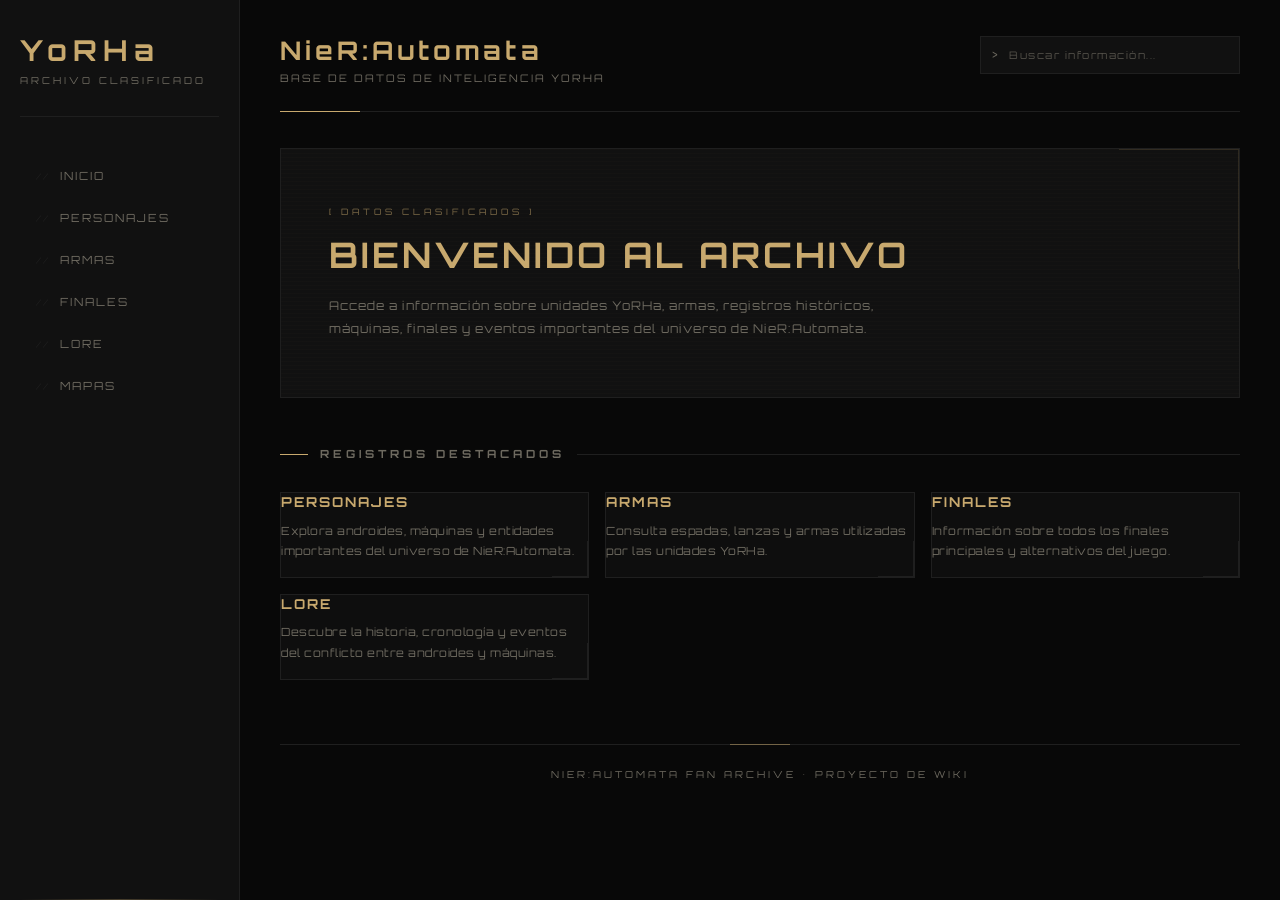
==== index.html @ d1365a09 "Version_1 - Navegacion entre paginas funcional" ====
<!DOCTYPE html>
<html lang="es">

<head>

    <!-- ===================================================== -->
    <!-- CONFIGURACIÓN -->
    <!-- ===================================================== -->
    <meta charset="UTF-8">
    <meta name="viewport" content="width=device-width, initial-scale=1.0">

    <!-- ===================================================== -->
    <!-- TÍTULO -->
    <!-- ===================================================== -->
    <title>NieR:Automata Archive</title>

    <!-- ===================================================== -->
    <!-- FUENTES -->
    <!-- ===================================================== -->
    <link rel="preconnect" href="https://fonts.googleapis.com">
    <link rel="preconnect" href="https://fonts.gstatic.com" crossorigin>

    <!-- Fuente principal -->
    <link href="https://fonts.googleapis.com/css2?family=Orbitron:wght@400;500;700&display=swap" rel="stylesheet">

    <!-- ===================================================== -->
    <!-- CSS -->
    <!-- ===================================================== -->
    <link rel="stylesheet" href="css/style.css">

</head>

<body>

    <!-- ===================================================== -->
    <!-- CONTENEDOR PRINCIPAL -->
    <!-- ===================================================== -->
    <div class="container">

        <!-- ================================================= -->
        <!-- SIDEBAR -->
        <!-- ================================================= -->
        <aside class="sidebar">

            <!-- LOGO -->
            <div class="logo">

                <h1>YoRHa</h1>

                <p>
                    Archivo Clasificado
                </p>

            </div>

            <!-- ============================================= -->
            <!-- MENÚ -->
            <!-- ============================================= -->
            <nav class="nav-menu">

                <ul>

                    <li>
                        <a href="index.html">
                            Inicio
                        </a>
                    </li>

                    <li>
                        <a href="pages/characters.html">
                            Personajes
                        </a>
                    </li>

                    <li>
                        <a href="pages/weapons.html">
                            Armas
                        </a>
                    </li>

                    <li>
                        <a href="pages/endings.html">
                            Finales
                        </a>
                    </li>

                    <li>
                        <a href="pages/lore.html">
                            Lore
                        </a>
                    </li>

                    <li>
                        <a href="pages/maps.html">
                            Mapas
                        </a>
                    </li>

                </ul>

            </nav>

        </aside>

        <!-- ================================================= -->
        <!-- CONTENIDO PRINCIPAL -->
        <!-- ================================================= -->
        <main class="main-content">

            <!-- ============================================= -->
            <!-- HEADER -->
            <!-- ============================================= -->
            <header class="main-header">

                <div class="header-title">

                    <h2>
                        NieR:Automata
                    </h2>

                    <p>
                        Base de datos de inteligencia YoRHa
                    </p>

                </div>

                <!-- BARRA DE BÚSQUEDA -->
                <div class="search-box">

                    <input type="text" placeholder="Buscar información...">

                </div>

            </header>

            <!-- ============================================= -->
            <!-- HERO -->
            <!-- ============================================= -->
            <section class="hero-section">

                <div class="hero-overlay">

                    <h2>
                        Bienvenido al Archivo
                    </h2>

                    <p>
                        Accede a información sobre unidades YoRHa,
                        armas, registros históricos, máquinas,
                        finales y eventos importantes del universo
                        de NieR:Automata.
                    </p>

                </div>

            </section>

            <!-- ============================================= -->
            <!-- SECCIÓN DESTACADA -->
            <!-- ============================================= -->
            <section class="featured-section">

                <h3>
                    Registros Destacados
                </h3>

                <!-- GRID -->
                <div class="card-grid">

                    <!-- CARD -->
                    <article class="info-card">

                        <h4>
                            Personajes
                        </h4>

                        <p>
                            Explora androides, máquinas y entidades
                            importantes del universo de NieR:Automata.
                        </p>

                    </article>

                    <!-- CARD -->
                    <article class="info-card">

                        <h4>
                            Armas
                        </h4>

                        <p>
                            Consulta espadas, lanzas y armas utilizadas
                            por las unidades YoRHa.
                        </p>

                    </article>

                    <!-- CARD -->
                    <article class="info-card">

                        <h4>
                            Finales
                        </h4>

                        <p>
                            Información sobre todos los finales
                            principales y alternativos del juego.
                        </p>

                    </article>

                    <!-- CARD -->
                    <article class="info-card">

                        <h4>
                            Lore
                        </h4>

                        <p>
                            Descubre la historia, cronología y eventos
                            del conflicto entre androides y máquinas.
                        </p>

                    </article>

                </div>

            </section>

            <!-- ============================================= -->
            <!-- FOOTER -->
            <!-- ============================================= -->
            <footer class="footer">

                <p>
                    NieR:Automata Fan Archive • Proyecto de Wiki
                </p>

            </footer>

        </main>

    </div>

    <!-- ===================================================== -->
    <!-- JAVASCRIPT -->
    <!-- ===================================================== -->
    <script src="js/main.js"></script>

</body>

</html>
---- css/style.css ----
/* ========================================================= */
/* RESET GENERAL */
/* ========================================================= */
*,
*::before,
*::after {
    margin: 0;
    padding: 0;
    box-sizing: border-box;
}

/* ========================================================= */
/* VARIABLES GLOBALES */
/* ========================================================= */
:root {
    --bg-color: #080808;
    --panel-color: #111111;
    --card-color: #0e0e0e;
    --text-color: #c8c2b0;
    --secondary-text: #6e6a60;
    --accent-color: #c8a96e;
    --accent-dim: rgba(200, 169, 110, 0.08);
    --accent-mid: rgba(200, 169, 110, 0.18);
    --border-color: #1f1f1f;
    --border-accent: rgba(200, 169, 110, 0.4);
    --shadow: 0 4px 24px rgba(0, 0, 0, 0.6);
    --shadow-accent: 0 0 20px rgba(200, 169, 110, 0.08);
    --font-main: 'Orbitron', sans-serif;
}

/* ========================================================= */
/* SCROLLBAR */
/* ========================================================= */
::-webkit-scrollbar {
    width: 4px;
}

::-webkit-scrollbar-track {
    background: var(--bg-color);
}

::-webkit-scrollbar-thumb {
    background: var(--border-color);
}

::-webkit-scrollbar-thumb:hover {
    background: var(--accent-color);
}

/* ========================================================= */
/* BODY */
/* ========================================================= */
body {
    font-family: var(--font-main);
    background-color: var(--bg-color);
    color: var(--text-color);
    min-height: 100vh;
    overflow-x: hidden;
    font-size: 14px;
    line-height: 1.6;
}

/* ========================================================= */
/* CONTENEDOR */
/* ========================================================= */
.container {
    display: flex;
    min-height: 100vh;
}

/* ========================================================= */
/* SIDEBAR */
/* ========================================================= */
.sidebar {
    width: 240px;
    background-color: var(--panel-color);
    border-right: 1px solid var(--border-color);
    padding: 36px 20px;
    display: flex;
    flex-direction: column;
    gap: 40px;
    position: fixed;
    left: 0;
    top: 0;
    height: 100vh;
    overflow-y: auto;
    z-index: 100;
}

.sidebar::after {
    content: '';
    position: absolute;
    bottom: 0;
    left: 20px;
    right: 20px;
    height: 1px;
    background: linear-gradient(to right, transparent, var(--accent-color), transparent);
    opacity: 0.3;
}

/* ========================================================= */
/* LOGO */
/* ========================================================= */
.logo {
    padding-bottom: 28px;
    border-bottom: 1px solid var(--border-color);
}

.logo h1 {
    font-size: 1.8rem;
    font-weight: 700;
    color: var(--accent-color);
    letter-spacing: 6px;

    line-height: 1;
    margin-bottom: 8px;
}

.logo p {
    color: var(--secondary-text);
    font-size: 0.6rem;
    letter-spacing: 3px;
    text-transform: uppercase;
}

/* ========================================================= */
/* MENÚ */
/* ========================================================= */
.nav-menu ul {
    list-style: none;
    display: flex;
    flex-direction: column;
    gap: 2px;
}

.nav-menu a {
    display: flex;
    align-items: center;
    gap: 10px;
    text-decoration: none;
    color: var(--secondary-text);
    padding: 11px 14px;
    font-size: 0.7rem;
    letter-spacing: 2px;
    text-transform: uppercase;
    border-left: 2px solid transparent;
    transition: all 0.25s ease;
}

.nav-menu a::before {
    content: '//';
    font-size: 0.6rem;
    color: var(--border-color);
    transition: color 0.25s ease;
    flex-shrink: 0;
}

.nav-menu a:hover,
.nav-menu a.active {
    color: var(--accent-color);
    border-left-color: var(--accent-color);
    background-color: var(--accent-dim);
    padding-left: 18px;
}

.nav-menu a:hover::before,
.nav-menu a.active::before {
    color: var(--accent-color);
}

/* ========================================================= */
/* CONTENIDO PRINCIPAL */
/* ========================================================= */
.main-content {
    margin-left: 240px;
    width: calc(100% - 240px);
    padding: 36px 40px;
}



/* ========================================================= */
/* HEADER */
/* ========================================================= */
.main-header {
    display: flex;
    justify-content: space-between;
    align-items: flex-start;
    margin-bottom: 36px;
    gap: 20px;
    flex-wrap: wrap;
    padding-bottom: 24px;
    border-bottom: 1px solid var(--border-color);
    position: relative;
}

.main-header::after {
    content: '';
    position: absolute;
    bottom: -1px;
    left: 0;
    width: 80px;
    height: 1px;
    background: var(--accent-color);
}

.header-title h2 {
    font-size: 1.6rem;
    font-weight: 700;
    color: var(--accent-color);
    letter-spacing: 4px;

    line-height: 1.1;
}

.header-title p {
    color: var(--secondary-text);
    font-size: 0.65rem;
    letter-spacing: 2px;
    margin-top: 6px;
    text-transform: uppercase;
}

/* ========================================================= */
/* BARRA DE BÚSQUEDA */
/* ========================================================= */
.search-box {
    position: relative;
}

.search-box::before {
    content: '>';
    position: absolute;
    left: 12px;
    top: 50%;
    transform: translateY(-50%);
    color: var(--secondary-text);
    font-size: 0.7rem;
    pointer-events: none;
    transition: color 0.25s;
}

.search-box:focus-within::before {
    color: var(--accent-color);
}

.search-box input {
    background-color: var(--panel-color);
    border: 1px solid var(--border-color);
    padding: 11px 14px 11px 28px;
    color: var(--text-color);
    width: 260px;
    outline: none;
    font-family: var(--font-main);
    font-size: 0.65rem;
    letter-spacing: 1.5px;
    transition: border-color 0.25s ease, box-shadow 0.25s ease;
}

.search-box input::placeholder {
    color: var(--secondary-text);
    opacity: 0.7;
}

.search-box input:focus {
    border-color: var(--accent-color);
    box-shadow: var(--shadow-accent);
}

/* ========================================================= */
/* HERO SECTION */
/* ========================================================= */
.hero-section {
    background-color: var(--panel-color);
    border: 1px solid var(--border-color);
    padding: 56px 48px;
    margin-bottom: 48px;
    position: relative;
    overflow: hidden;
}

/* LÍNEAS DE ESCANEO */
.hero-section::before {
    content: '';
    position: absolute;
    inset: 0;
    background: repeating-linear-gradient(0deg,
            transparent,
            transparent 3px,
            rgba(200, 169, 110, 0.015) 3px,
            rgba(200, 169, 110, 0.015) 4px);
    pointer-events: none;
}

/* ESQUINA DECORATIVA */
.hero-section::after {
    content: '';
    position: absolute;
    top: 0;
    right: 0;
    width: 120px;
    height: 120px;
    border-top: 1px solid var(--border-accent);
    border-right: 1px solid var(--border-accent);
    opacity: 0.4;
    pointer-events: none;
}

.hero-overlay {
    max-width: 680px;
    position: relative;
    z-index: 1;
}

.hero-overlay::before {
    content: '[ DATOS CLASIFICADOS ]';
    display: block;
    font-size: 0.55rem;
    letter-spacing: 4px;
    color: var(--accent-color);
    opacity: 0.6;
    margin-bottom: 16px;
}

.hero-overlay h2 {
    font-size: 2.2rem;
    font-weight: 700;
    color: var(--accent-color);
    letter-spacing: 3px;
    text-transform: uppercase;
    margin-bottom: 20px;
    line-height: 1.15;
}

.hero-overlay p {
    line-height: 1.9;
    color: var(--secondary-text);
    font-size: 0.75rem;
    letter-spacing: 1px;
    max-width: 560px;
}

/* ========================================================= */
/* SECCIÓN DESTACADA */
/* ========================================================= */
.featured-section {
    margin-bottom: 20px;
}

.featured-section h3 {
    margin-bottom: 28px;
    font-size: 0.7rem;
    letter-spacing: 4px;
    text-transform: uppercase;
    color: var(--secondary-text);
    display: flex;
    align-items: center;
    gap: 12px;
}

.featured-section h3::before {
    content: '';
    display: inline-block;
    width: 28px;
    height: 1px;
    background: var(--accent-color);
    flex-shrink: 0;
}

.featured-section h3::after {
    content: '';
    flex: 1;
    height: 1px;
    background: var(--border-color);
}

/* ========================================================= */
/* GRID DE TARJETAS */
/* ========================================================= */
.card-grid {
    display: grid;
    grid-template-columns: repeat(auto-fit, minmax(260px, 1fr));
    gap: 16px;
}

/* ========================================================= */
/* TARJETA */
/* ========================================================= */
.info-card {
    background-color: var(--card-color);
    border: 1px solid var(--border-color);
    transition: transform 0.25s ease, border-color 0.25s ease, box-shadow 0.25s ease;
    cursor: pointer;
    position: relative;
    overflow: hidden;
}

.info-card::before {
    content: '';
    position: absolute;
    bottom: 0;
    right: 0;
    width: 36px;
    height: 36px;
    border-bottom: 1px solid var(--border-color);
    border-right: 1px solid var(--border-color);
    transition: border-color 0.25s ease;
    pointer-events: none;
    z-index: 1;
}

.info-card:hover {
    transform: translateY(-4px);
    border-color: var(--border-accent);
    box-shadow: var(--shadow-accent);
}

.info-card:hover::before {
    border-color: var(--accent-color);
}

/* ========================================================= */
/* IMAGEN EN CARDS */
/* ========================================================= */
.character-image {
    width: 100%;
    overflow: hidden;
    border-bottom: 1px solid var(--border-color);

    /* Portrait para personajes, paisaje para mapas y armas */
    aspect-ratio: 3 / 4;
    background-color: var(--panel-color);
    position: relative;
}

/* Las páginas de armas y mapas usan ratio landscape */
.weapons-page .character-image,
.maps-page .character-image {
    aspect-ratio: 16 / 9;
}

.character-image::after {
    content: '';
    position: absolute;
    inset: 0;
    background: linear-gradient(to bottom, transparent 55%, rgba(0, 0, 0, 0.65) 100%);
    pointer-events: none;
}

.character-image img {
    width: 100%;
    height: 100%;
    object-fit: cover;
    object-position: top center;
    display: block;
    transition: transform 0.4s ease, filter 0.4s ease;
    filter: grayscale(20%) brightness(0.85);
}

.info-card:hover .character-image img {
    transform: scale(1.04);
    filter: grayscale(0%) brightness(1);
}

/* ========================================================= */
/* INFORMACIÓN EN CARDS */
/* ========================================================= */
.character-info {
    padding: 20px 22px 22px;
}

.info-card h4 {
    color: var(--accent-color);
    font-size: 0.85rem;
    letter-spacing: 2px;
    text-transform: uppercase;
    margin-bottom: 10px;
    line-height: 1.3;
}

.info-card p {
    color: var(--secondary-text);
    line-height: 1.8;
    font-size: 0.7rem;
    letter-spacing: 0.5px;
    margin-bottom: 16px;
}

/* ========================================================= */
/* ETIQUETA DE CATEGORÍA */
/* ========================================================= */
.character-tag {
    display: inline-block;
    font-size: 0.55rem;
    letter-spacing: 2.5px;
    text-transform: uppercase;
    color: var(--accent-color);
    border: 1px solid var(--border-accent);
    padding: 3px 10px;
    margin-bottom: 12px;
    background: var(--accent-dim);
}

/* ========================================================= */
/* DATOS DE CARD */
/* ========================================================= */
.character-data {
    list-style: none;
    display: flex;
    flex-direction: column;
    gap: 6px;
    border-top: 1px solid var(--border-color);
    padding-top: 14px;
    margin-top: 4px;
}

.character-data li {
    display: flex;
    justify-content: space-between;
    align-items: baseline;
    font-size: 0.62rem;
    letter-spacing: 1px;
    color: var(--secondary-text);
    gap: 8px;
}

.character-data li strong {
    color: var(--text-color);
    font-weight: 500;
    white-space: nowrap;
    flex-shrink: 0;
}

/* ========================================================= */
/* FOOTER */
/* ========================================================= */
.footer {
    margin-top: 64px;
    padding: 22px 0 10px;
    border-top: 1px solid var(--border-color);
    color: var(--secondary-text);
    text-align: center;
    font-size: 0.6rem;
    letter-spacing: 3px;
    text-transform: uppercase;
    position: relative;
}

.footer::before {
    content: '';
    position: absolute;
    top: -1px;
    left: 50%;
    transform: translateX(-50%);
    width: 60px;
    height: 1px;
    background: var(--accent-color);
    opacity: 0.5;
}

/* ========================================================= */
/* RESPONSIVE */
/* ========================================================= */
@media (max-width: 900px) {

    .sidebar {
        position: relative;
        width: 100%;
        height: auto;
        border-right: none;
        border-bottom: 1px solid var(--border-color);
        flex-direction: row;
        flex-wrap: wrap;
        padding: 20px;
        gap: 20px;
    }

    .sidebar::after {
        display: none;
    }

    .container {
        flex-direction: column;
    }

    .main-content {
        margin-left: 0;
        width: 100%;
        padding: 24px 20px;
    }

    .nav-menu ul {
        flex-direction: row;
        flex-wrap: wrap;
        gap: 4px;
    }

    .nav-menu a {
        padding: 8px 12px;
        font-size: 0.6rem;
    }

    .hero-section {
        padding: 36px 24px;
    }

    .hero-overlay h2 {
        font-size: 1.5rem;
    }

    .hero-overlay::before {
        display: none;
    }

    .search-box input {
        width: 100%;
    }

    .main-header {
        flex-direction: column;
    }

    .card-grid {
        grid-template-columns: 1fr 1fr;
    }

}

@media (max-width: 480px) {

    .hero-section {
        padding: 28px 18px;
    }

    .hero-overlay h2 {
        font-size: 1.2rem;
        letter-spacing: 2px;
    }

    .logo h1 {
        font-size: 1.4rem;
    }

    .card-grid {
        grid-template-columns: 1fr;
    }

}
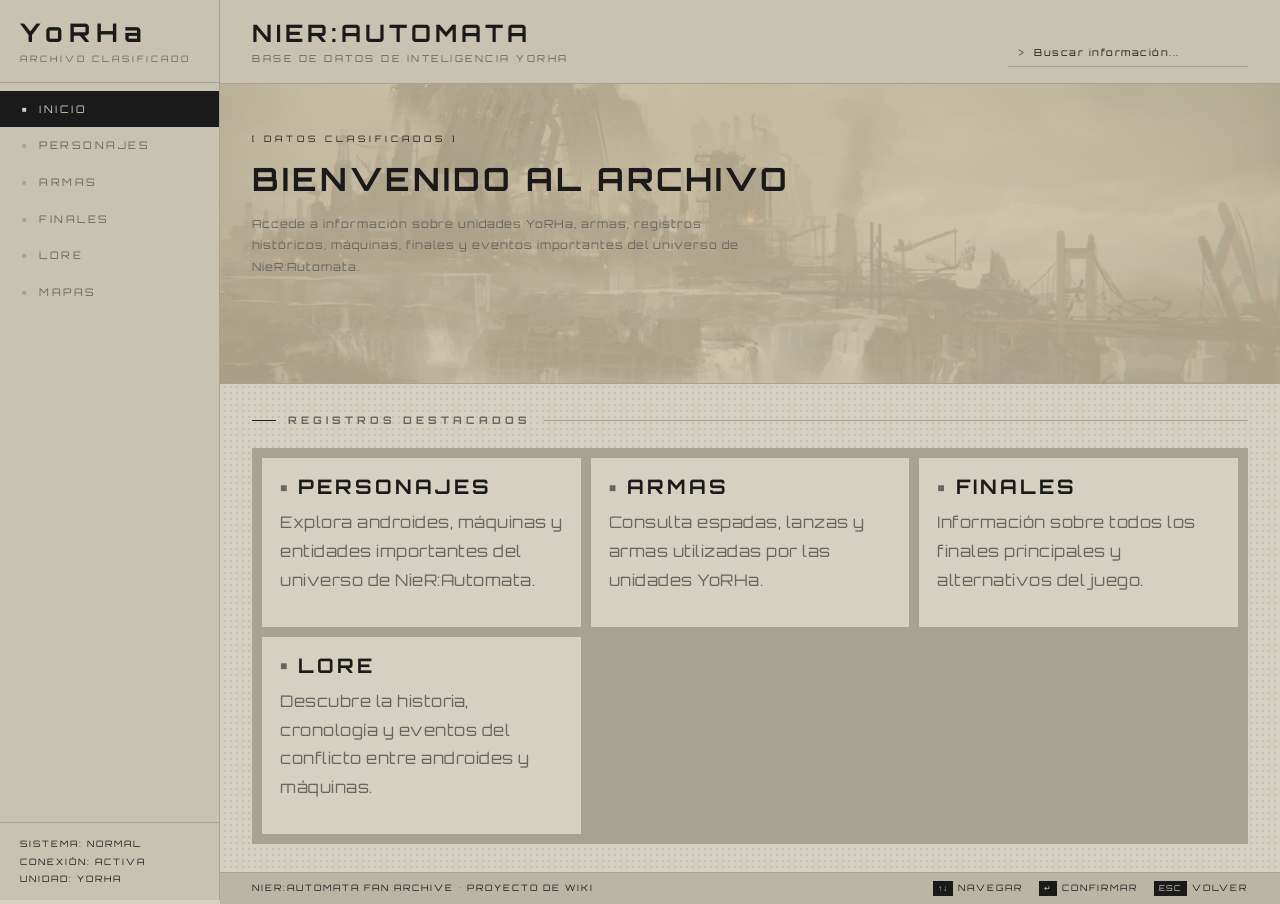
==== commit d550ced2: "Modificacion de la interfaz" ====
--- a/index.html
+++ b/index.html
@@ -2,39 +2,17 @@
 <html lang="es">
 
 <head>
-
-    <!-- ===================================================== -->
-    <!-- CONFIGURACIÓN -->
-    <!-- ===================================================== -->
     <meta charset="UTF-8">
     <meta name="viewport" content="width=device-width, initial-scale=1.0">
-
-    <!-- ===================================================== -->
-    <!-- TÍTULO -->
-    <!-- ===================================================== -->
     <title>NieR:Automata Archive</title>
-
-    <!-- ===================================================== -->
-    <!-- FUENTES -->
-    <!-- ===================================================== -->
     <link rel="preconnect" href="https://fonts.googleapis.com">
     <link rel="preconnect" href="https://fonts.gstatic.com" crossorigin>
-
-    <!-- Fuente principal -->
     <link href="https://fonts.googleapis.com/css2?family=Orbitron:wght@400;500;700&display=swap" rel="stylesheet">
-
-    <!-- ===================================================== -->
-    <!-- CSS -->
-    <!-- ===================================================== -->
     <link rel="stylesheet" href="css/style.css">
-
 </head>
 
-<body>
+<body class="index-page">
 
-    <!-- ===================================================== -->
-    <!-- CONTENEDOR PRINCIPAL -->
-    <!-- ===================================================== -->
     <div class="container">
 
         <!-- ================================================= -->
@@ -42,63 +20,29 @@
         <!-- ================================================= -->
         <aside class="sidebar">
 
-            <!-- LOGO -->
             <div class="logo">
+                <h1>YoRHa</h1>
+                <p>Archivo Clasificado</p>
+            </div>
+        <!-- ============================================= -->
+        <!-- MENÚ -->
+        <!-- ============================================= -->
+            <nav class="nav-menu">
+                <ul>
+                    <li><a href="index.html" class="active">Inicio</a></li>
+                    <li><a href="pages/characters.html">Personajes</a></li>
+                    <li><a href="pages/weapons.html">Armas</a></li>
+                    <li><a href="pages/endings.html">Finales</a></li>
+                    <li><a href="pages/lore.html">Lore</a></li>
+                    <li><a href="pages/maps.html">Mapas</a></li>
+                </ul>
+            </nav>
 
-                <h1>YoRHa</h1>
-
-                <p>
-                    Archivo Clasificado
-                </p>
-
+            <div class="sidebar-status">
+                Sistema: Normal<br>
+                Conexión: Activa<br>
+                Unidad: YoRHa
             </div>
-
-            <!-- ============================================= -->
-            <!-- MENÚ -->
-            <!-- ============================================= -->
-            <nav class="nav-menu">
-
-                <ul>
-
-                    <li>
-                        <a href="index.html">
-                            Inicio
-                        </a>
-                    </li>
-
-                    <li>
-                        <a href="pages/characters.html">
-                            Personajes
-                        </a>
-                    </li>
-
-                    <li>
-                        <a href="pages/weapons.html">
-                            Armas
-                        </a>
-                    </li>
-
-                    <li>
-                        <a href="pages/endings.html">
-                            Finales
-                        </a>
-                    </li>
-
-                    <li>
-                        <a href="pages/lore.html">
-                            Lore
-                        </a>
-                    </li>
-
-                    <li>
-                        <a href="pages/maps.html">
-                            Mapas
-                        </a>
-                    </li>
-
-                </ul>
-
-            </nav>
 
         </aside>
 
@@ -107,144 +51,83 @@
         <!-- ================================================= -->
         <main class="main-content">
 
-            <!-- ============================================= -->
             <!-- HEADER -->
-            <!-- ============================================= -->
             <header class="main-header">
-
                 <div class="header-title">
-
-                    <h2>
-                        NieR:Automata
-                    </h2>
-
-                    <p>
-                        Base de datos de inteligencia YoRHa
-                    </p>
-
+                    <h2>NieR:Automata</h2>
+                    <p>Base de datos de inteligencia YoRHa</p>
                 </div>
-
-                <!-- BARRA DE BÚSQUEDA -->
                 <div class="search-box">
-
                     <input type="text" placeholder="Buscar información...">
-
                 </div>
-
             </header>
 
-            <!-- ============================================= -->
             <!-- HERO -->
-            <!-- ============================================= -->
             <section class="hero-section">
-
                 <div class="hero-overlay">
-
-                    <h2>
-                        Bienvenido al Archivo
-                    </h2>
-
+                    <h2>Bienvenido al Archivo</h2>
                     <p>
                         Accede a información sobre unidades YoRHa,
                         armas, registros históricos, máquinas,
                         finales y eventos importantes del universo
                         de NieR:Automata.
                     </p>
-
                 </div>
-
             </section>
 
-            <!-- ============================================= -->
-            <!-- SECCIÓN DESTACADA -->
-            <!-- ============================================= -->
+            <!-- REGISTROS DESTACADOS -->
             <section class="featured-section">
 
-                <h3>
-                    Registros Destacados
-                </h3>
+                <h3>Registros Destacados</h3>
 
-                <!-- GRID -->
                 <div class="card-grid">
 
-                    <!-- CARD -->
                     <article class="info-card">
-
-                        <h4>
-                            Personajes
-                        </h4>
-
-                        <p>
-                            Explora androides, máquinas y entidades
-                            importantes del universo de NieR:Automata.
-                        </p>
-
+                        <div class="character-info">
+                            <h4>Personajes</h4>
+                            <p>Explora androides, máquinas y entidades importantes del universo de NieR:Automata.</p>
+                        </div>
                     </article>
 
-                    <!-- CARD -->
                     <article class="info-card">
-
-                        <h4>
-                            Armas
-                        </h4>
-
-                        <p>
-                            Consulta espadas, lanzas y armas utilizadas
-                            por las unidades YoRHa.
-                        </p>
-
+                        <div class="character-info">
+                            <h4>Armas</h4>
+                            <p>Consulta espadas, lanzas y armas utilizadas por las unidades YoRHa.</p>
+                        </div>
                     </article>
 
-                    <!-- CARD -->
                     <article class="info-card">
-
-                        <h4>
-                            Finales
-                        </h4>
-
-                        <p>
-                            Información sobre todos los finales
-                            principales y alternativos del juego.
-                        </p>
-
+                        <div class="character-info">
+                            <h4>Finales</h4>
+                            <p>Información sobre todos los finales principales y alternativos del juego.</p>
+                        </div>
                     </article>
 
-                    <!-- CARD -->
                     <article class="info-card">
-
-                        <h4>
-                            Lore
-                        </h4>
-
-                        <p>
-                            Descubre la historia, cronología y eventos
-                            del conflicto entre androides y máquinas.
-                        </p>
-
+                        <div class="character-info">
+                            <h4>Lore</h4>
+                            <p>Descubre la historia, cronología y eventos del conflicto entre androides y máquinas.</p>
+                        </div>
                     </article>
 
                 </div>
 
             </section>
 
-            <!-- ============================================= -->
-            <!-- FOOTER -->
-            <!-- ============================================= -->
-            <footer class="footer">
-
-                <p>
-                    NieR:Automata Fan Archive • Proyecto de Wiki
-                </p>
-
-            </footer>
+            <!-- BARRA INFERIOR -->
+            <div class="bottom-bar">
+                <span>NieR:Automata Fan Archive • Proyecto de Wiki</span>
+                <div class="hints">
+                    <span><span class="key">↑↓</span> Navegar</span>
+                    <span><span class="key">↵</span> Confirmar</span>
+                    <span><span class="key">ESC</span> Volver</span>
+                </div>
+            </div>
 
         </main>
 
     </div>
 
-    <!-- ===================================================== -->
-    <!-- JAVASCRIPT -->
-    <!-- ===================================================== -->
     <script src="js/main.js"></script>
 
 </body>
--- a/css/style.css
+++ b/css/style.css
@@ -1,5 +1,5 @@
 /* ========================================================= */
-/* RESET GENERAL */
+/* RESET + VARIABLES                                         */
 /* ========================================================= */
 *,
 *::before,
@@ -9,76 +9,94 @@
     box-sizing: border-box;
 }
 
-/* ========================================================= */
-/* VARIABLES GLOBALES */
-/* ========================================================= */
 :root {
-    --bg-color: #080808;
-    --panel-color: #111111;
-    --card-color: #0e0e0e;
-    --text-color: #c8c2b0;
-    --secondary-text: #6e6a60;
-    --accent-color: #c8a96e;
-    --accent-dim: rgba(200, 169, 110, 0.08);
-    --accent-mid: rgba(200, 169, 110, 0.18);
-    --border-color: #1f1f1f;
-    --border-accent: rgba(200, 169, 110, 0.4);
-    --shadow: 0 4px 24px rgba(0, 0, 0, 0.6);
-    --shadow-accent: 0 0 20px rgba(200, 169, 110, 0.08);
-    --font-main: 'Orbitron', sans-serif;
-}
-
-/* ========================================================= */
-/* SCROLLBAR */
+    --bg: #d6d0c0;
+    --bg-dark: #c8c2b0;
+    --bg-darker: #bbb5a4;
+    --panel: #ccc6b6;
+    --card: #d6d0c0;
+    --card-hover: #cac4b4;
+    --selected: #1a1a1a;
+    --selected-text: #d6d0c0;
+    --text: #1a1a1a;
+    --text-dim: #666660;
+    --text-muted: #1a1a1a;
+    --border: #a8a290;
+    --border-light: #bbb5a4;
+    --font: 'Orbitron', sans-serif;
+}
+
+/* ========================================================= */
+/* SCROLLBAR                                                 */
 /* ========================================================= */
 ::-webkit-scrollbar {
     width: 4px;
 }
 
 ::-webkit-scrollbar-track {
-    background: var(--bg-color);
+    background: var(--bg);
 }
 
 ::-webkit-scrollbar-thumb {
-    background: var(--border-color);
+    background: var(--border);
 }
 
 ::-webkit-scrollbar-thumb:hover {
-    background: var(--accent-color);
-}
-
-/* ========================================================= */
-/* BODY */
+    background: var(--text);
+}
+
+/* ========================================================= */
+/* BASE                                                      */
 /* ========================================================= */
 body {
-    font-family: var(--font-main);
-    background-color: var(--bg-color);
-    color: var(--text-color);
+    font-family: var(--font);
+    background-color: var(--bg);
+    color: var(--text);
     min-height: 100vh;
     overflow-x: hidden;
     font-size: 14px;
     line-height: 1.6;
 }
 
-/* ========================================================= */
-/* CONTENEDOR */
+/* patrón de puntos sutil tipo el juego */
+body::before {
+    content: '';
+    position: fixed;
+    inset: 0;
+    z-index: 0;
+    pointer-events: none;
+    background-image: radial-gradient(circle, rgba(0, 0, 0, 0.08) 1px, transparent 1px);
+    background-size: 6px 6px;
+}
+
+/* ========================================================= */
+/* LAYOUT                                                    */
 /* ========================================================= */
 .container {
     display: flex;
     min-height: 100vh;
-}
-
-/* ========================================================= */
-/* SIDEBAR */
+    position: relative;
+    z-index: 1;
+}
+
+.main-content {
+    margin-left: 220px;
+    width: calc(100% - 220px);
+    padding: 0;
+    display: flex;
+    flex-direction: column;
+}
+
+/* ========================================================= */
+/* SIDEBAR                                                   */
 /* ========================================================= */
 .sidebar {
-    width: 240px;
-    background-color: var(--panel-color);
-    border-right: 1px solid var(--border-color);
-    padding: 36px 20px;
+    width: 220px;
+    background-color: var(--bg-dark);
+    border-right: 1px solid var(--border);
+    padding: 0;
     display: flex;
     flex-direction: column;
-    gap: 40px;
     position: fixed;
     left: 0;
     top: 0;
@@ -87,50 +105,52 @@
     z-index: 100;
 }
 
-.sidebar::after {
-    content: '';
-    position: absolute;
-    bottom: 0;
-    left: 20px;
-    right: 20px;
-    height: 1px;
-    background: linear-gradient(to right, transparent, var(--accent-color), transparent);
-    opacity: 0.3;
-}
-
-/* ========================================================= */
 /* LOGO */
-/* ========================================================= */
 .logo {
-    padding-bottom: 28px;
-    border-bottom: 1px solid var(--border-color);
+    padding: 20px 20px 16px;
+    border-bottom: 1px solid var(--border);
 }
 
 .logo h1 {
-    font-size: 1.8rem;
+    font-size: 1.6rem;
     font-weight: 700;
-    color: var(--accent-color);
+    color: var(--text);
     letter-spacing: 6px;
-
     line-height: 1;
-    margin-bottom: 8px;
+    margin-bottom: 6px;
 }
 
 .logo p {
-    color: var(--secondary-text);
-    font-size: 0.6rem;
+    color: var(--text-dim);
+    font-size: 0.55rem;
     letter-spacing: 3px;
     text-transform: uppercase;
 }
 
-/* ========================================================= */
-/* MENÚ */
-/* ========================================================= */
+.logo-img {
+    width: 100%;
+    max-width: 120px;
+    display: block;
+    margin: 0 auto 8px;
+    filter: grayscale(1) brightness(0.3);
+    opacity: 0.7;
+    transition: opacity 0.3s ease;
+}
+
+.logo-img:hover {
+    opacity: 1;
+}
+
+/* NAV */
+.nav-menu {
+    flex: 1;
+    padding: 8px 0;
+}
+
 .nav-menu ul {
     list-style: none;
     display: flex;
     flex-direction: column;
-    gap: 2px;
 }
 
 .nav-menu a {
@@ -138,92 +158,97 @@
     align-items: center;
     gap: 10px;
     text-decoration: none;
-    color: var(--secondary-text);
-    padding: 11px 14px;
-    font-size: 0.7rem;
+    color: var(--text-dim);
+    padding: 10px 20px;
+    font-size: 0.65rem;
+    letter-spacing: 2.5px;
+    text-transform: uppercase;
+    border-left: 2px solid transparent;
+    transition: background 0.15s ease, color 0.15s ease;
+}
+
+/* bullet cuadrado tipo el juego */
+.nav-menu a::before {
+    content: '■';
+    font-size: 0.5rem;
+    color: var(--border);
+    flex-shrink: 0;
+    transition: color 0.15s ease;
+}
+
+.nav-menu a:hover {
+    background: rgba(0, 0, 0, 0.06);
+    color: var(--text);
+}
+
+.nav-menu a:hover::before {
+    color: var(--text-dim);
+}
+
+.nav-menu a.active {
+    background: var(--selected);
+    color: var(--selected-text);
+    border-left-color: var(--selected);
+}
+
+.nav-menu a.active::before {
+    color: var(--selected-text);
+}
+
+/* estado del sistema al fondo del sidebar */
+.sidebar-status {
+    padding: 12px 20px;
+    border-top: 1px solid var(--border);
+    font-size: 0.55rem;
     letter-spacing: 2px;
-    text-transform: uppercase;
-    border-left: 2px solid transparent;
-    transition: all 0.25s ease;
-}
-
-.nav-menu a::before {
-    content: '//';
+    color: var(--text-muted);
+    text-transform: uppercase;
+    line-height: 2;
+}
+
+/* ========================================================= */
+/* HEADER                                                    */
+/* ========================================================= */
+.main-header {
+    display: flex;
+    justify-content: space-between;
+    align-items: flex-end;
+    flex-wrap: wrap;
+    gap: 16px;
+    padding: 20px 32px 16px;
+    border-bottom: 1px solid var(--border);
+    background: var(--bg-dark);
+    position: sticky;
+    top: 0;
+    z-index: 50;
+}
+
+.header-title h2 {
+    font-size: 1.5rem;
+    font-weight: 700;
+    color: var(--text);
+    letter-spacing: 4px;
+    text-transform: uppercase;
+    line-height: 1.1;
+}
+
+.header-title p {
+    color: var(--text-dim);
     font-size: 0.6rem;
-    color: var(--border-color);
-    transition: color 0.25s ease;
-    flex-shrink: 0;
-}
-
-.nav-menu a:hover,
-.nav-menu a.active {
-    color: var(--accent-color);
-    border-left-color: var(--accent-color);
-    background-color: var(--accent-dim);
-    padding-left: 18px;
-}
-
-.nav-menu a:hover::before,
-.nav-menu a.active::before {
-    color: var(--accent-color);
-}
-
-/* ========================================================= */
-/* CONTENIDO PRINCIPAL */
-/* ========================================================= */
-.main-content {
-    margin-left: 240px;
-    width: calc(100% - 240px);
-    padding: 36px 40px;
-}
-
-
-
-/* ========================================================= */
-/* HEADER */
-/* ========================================================= */
-.main-header {
-    display: flex;
-    justify-content: space-between;
-    align-items: flex-start;
-    margin-bottom: 36px;
-    gap: 20px;
-    flex-wrap: wrap;
-    padding-bottom: 24px;
-    border-bottom: 1px solid var(--border-color);
-    position: relative;
-}
-
-.main-header::after {
-    content: '';
-    position: absolute;
-    bottom: -1px;
-    left: 0;
-    width: 80px;
-    height: 1px;
-    background: var(--accent-color);
-}
-
-.header-title h2 {
-    font-size: 1.6rem;
-    font-weight: 700;
-    color: var(--accent-color);
-    letter-spacing: 4px;
-
-    line-height: 1.1;
-}
-
-.header-title p {
-    color: var(--secondary-text);
-    font-size: 0.65rem;
-    letter-spacing: 2px;
-    margin-top: 6px;
-    text-transform: uppercase;
-}
-
-/* ========================================================= */
-/* BARRA DE BÚSQUEDA */
-/* ========================================================= */
+    letter-spacing: 2.5px;
+    margin-top: 5px;
+    text-transform: uppercase;
+}
+
+.header-logo {
+    max-height: 40px;
+    width: auto;
+    display: block;
+    filter: grayscale(1) brightness(0.2);
+    opacity: 0.8;
+}
+
+/* SEARCH */
 .search-box {
     position: relative;
 }
@@ -231,78 +256,72 @@
 .search-box::before {
     content: '>';
     position: absolute;
-    left: 12px;
+    left: 10px;
     top: 50%;
     transform: translateY(-50%);
-    color: var(--secondary-text);
-    font-size: 0.7rem;
+    color: var(--text-dim);
+    font-size: 0.75rem;
     pointer-events: none;
-    transition: color 0.25s;
+    transition: color 0.2s;
 }
 
 .search-box:focus-within::before {
-    color: var(--accent-color);
+    color: var(--text);
 }
 
 .search-box input {
-    background-color: var(--panel-color);
-    border: 1px solid var(--border-color);
-    padding: 11px 14px 11px 28px;
-    color: var(--text-color);
-    width: 260px;
+    background: transparent;
+    border: none;
+    border-bottom: 1px solid var(--border);
+    padding: 8px 10px 8px 26px;
+    color: var(--text);
+    width: 240px;
     outline: none;
-    font-family: var(--font-main);
-    font-size: 0.65rem;
+    font-family: var(--font);
+    font-size: 0.6rem;
     letter-spacing: 1.5px;
-    transition: border-color 0.25s ease, box-shadow 0.25s ease;
+    transition: border-color 0.2s ease;
 }
 
 .search-box input::placeholder {
-    color: var(--secondary-text);
-    opacity: 0.7;
+    color: var(--text-muted);
 }
 
 .search-box input:focus {
-    border-color: var(--accent-color);
-    box-shadow: var(--shadow-accent);
-}
-
-/* ========================================================= */
-/* HERO SECTION */
+    border-bottom-color: var(--text);
+}
+
+/* ========================================================= */
+/* HERO                                                      */
 /* ========================================================= */
 .hero-section {
-    background-color: var(--panel-color);
-    border: 1px solid var(--border-color);
-    padding: 56px 48px;
-    margin-bottom: 48px;
+    background-color: var(--panel);
+    border-bottom: 1px solid var(--border);
+    padding: 48px 32px;
     position: relative;
     overflow: hidden;
 }
 
-/* LÍNEAS DE ESCANEO */
+/* patrón de líneas horizontales */
 .hero-section::before {
     content: '';
     position: absolute;
     inset: 0;
-    background: repeating-linear-gradient(0deg,
-            transparent,
-            transparent 3px,
-            rgba(200, 169, 110, 0.015) 3px,
-            rgba(200, 169, 110, 0.015) 4px);
+    background: repeating-linear-gradient(0deg, transparent, transparent 3px, rgba(0, 0, 0, 0.03) 3px, rgba(0, 0, 0, 0.03) 4px);
     pointer-events: none;
 }
 
-/* ESQUINA DECORATIVA */
+/* esquina decorativa */
 .hero-section::after {
     content: '';
     position: absolute;
-    top: 0;
+    bottom: 0;
     right: 0;
-    width: 120px;
-    height: 120px;
-    border-top: 1px solid var(--border-accent);
-    border-right: 1px solid var(--border-accent);
-    opacity: 0.4;
+    width: 100px;
+    height: 100px;
+    border-bottom: 1px solid var(--border);
+    border-right: 1px solid var(--border);
+    opacity: 0.5;
     pointer-events: none;
 }
 
@@ -317,42 +336,62 @@
     display: block;
     font-size: 0.55rem;
     letter-spacing: 4px;
-    color: var(--accent-color);
-    opacity: 0.6;
+    color: var(--text-muted);
+    margin-bottom: 14px;
+}
+
+.hero-overlay h2 {
+    font-size: 2rem;
+    font-weight: 700;
+    color: var(--text);
+    letter-spacing: 3px;
+    text-transform: uppercase;
     margin-bottom: 16px;
-}
-
-.hero-overlay h2 {
-    font-size: 2.2rem;
-    font-weight: 700;
-    color: var(--accent-color);
-    letter-spacing: 3px;
-    text-transform: uppercase;
-    margin-bottom: 20px;
-    line-height: 1.15;
+    line-height: 1.2;
 }
 
 .hero-overlay p {
     line-height: 1.9;
-    color: var(--secondary-text);
-    font-size: 0.75rem;
+    color: var(--text-dim);
+    font-size: 0.7rem;
     letter-spacing: 1px;
-    max-width: 560px;
-}
-
-/* ========================================================= */
-/* SECCIÓN DESTACADA */
+    max-width: 520px;
+}
+
+.hero-logo {
+    display: block;
+    max-width: 300px;
+    margin-bottom: 20px;
+    filter: grayscale(1) brightness(0.2);
+    opacity: 0.85;
+}
+
+/* imagen de fondo solo en index */
+.hero-section {
+    background-image: url('../assets/images/fondos/RuinedCity.jpg');
+    background-size: cover;
+    background-position: center;
+    min-height: 300px;
+}
+
+.hero-section::before {
+    background: rgba(199, 185, 156, 0.82) !important;
+}
+
+/* ========================================================= */
+/* SECCIÓN + GRID                                            */
 /* ========================================================= */
 .featured-section {
+    padding: 28px 32px;
+    flex: 1;
+}
+
+.featured-section h3 {
     margin-bottom: 20px;
-}
-
-.featured-section h3 {
-    margin-bottom: 28px;
-    font-size: 0.7rem;
+    font-size: 0.65rem;
     letter-spacing: 4px;
     text-transform: uppercase;
-    color: var(--secondary-text);
+    color: var(--text-dim);
     display: flex;
     align-items: center;
     gap: 12px;
@@ -361,9 +400,9 @@
 .featured-section h3::before {
     content: '';
     display: inline-block;
-    width: 28px;
+    width: 24px;
     height: 1px;
-    background: var(--accent-color);
+    background: var(--text);
     flex-shrink: 0;
 }
 
@@ -371,80 +410,53 @@
     content: '';
     flex: 1;
     height: 1px;
-    background: var(--border-color);
-}
-
-/* ========================================================= */
-/* GRID DE TARJETAS */
-/* ========================================================= */
+    background: var(--border);
+}
+
+/* grid con separadores tipo tabla */
 .card-grid {
     display: grid;
-    grid-template-columns: repeat(auto-fit, minmax(260px, 1fr));
-    gap: 16px;
-}
-
-/* ========================================================= */
-/* TARJETA */
+    grid-template-columns: repeat(auto-fit, minmax(240px, 1fr));
+    gap: 10px;
+    background: var(--border);
+    border: 10px solid var(--border);
+}
+
+/* ========================================================= */
+/* CARDS                                                     */
 /* ========================================================= */
 .info-card {
-    background-color: var(--card-color);
-    border: 1px solid var(--border-color);
-    transition: transform 0.25s ease, border-color 0.25s ease, box-shadow 0.25s ease;
+    background: var(--card);
+    padding: 0;
     cursor: pointer;
     position: relative;
     overflow: hidden;
-}
-
-.info-card::before {
-    content: '';
-    position: absolute;
-    bottom: 0;
-    right: 0;
-    width: 36px;
-    height: 36px;
-    border-bottom: 1px solid var(--border-color);
-    border-right: 1px solid var(--border-color);
-    transition: border-color 0.25s ease;
-    pointer-events: none;
-    z-index: 1;
+    transition: background 0.15s ease;
 }
 
 .info-card:hover {
-    transform: translateY(-4px);
-    border-color: var(--border-accent);
-    box-shadow: var(--shadow-accent);
-}
-
-.info-card:hover::before {
-    border-color: var(--accent-color);
-}
-
-/* ========================================================= */
-/* IMAGEN EN CARDS */
-/* ========================================================= */
+    background: var(--card-hover);
+}
+
+.info-card.selected,
+.info-card:focus {
+    background: var(--selected);
+    outline: none;
+}
+
+/* imagen */
 .character-image {
     width: 100%;
     overflow: hidden;
-    border-bottom: 1px solid var(--border-color);
-
-    /* Portrait para personajes, paisaje para mapas y armas */
+    border-bottom: 1px solid var(--border);
     aspect-ratio: 3 / 4;
-    background-color: var(--panel-color);
+    background-color: var(--panel);
     position: relative;
 }
 
-/* Las páginas de armas y mapas usan ratio landscape */
 .weapons-page .character-image,
 .maps-page .character-image {
     aspect-ratio: 16 / 9;
-}
-
-.character-image::after {
-    content: '';
-    position: absolute;
-    inset: 0;
-    background: linear-gradient(to bottom, transparent 55%, rgba(0, 0, 0, 0.65) 100%);
-    pointer-events: none;
 }
 
 .character-image img {
@@ -453,97 +465,165 @@
     object-fit: cover;
     object-position: top center;
     display: block;
-    transition: transform 0.4s ease, filter 0.4s ease;
-    filter: grayscale(20%) brightness(0.85);
+    filter: grayscale(70%) contrast(1.05);
+    transition: transform 0.4s ease, filter 0.3s ease;
 }
 
 .info-card:hover .character-image img {
-    transform: scale(1.04);
-    filter: grayscale(0%) brightness(1);
-}
-
-/* ========================================================= */
-/* INFORMACIÓN EN CARDS */
-/* ========================================================= */
+    transform: scale(1.03);
+    filter: grayscale(0%) contrast(1);
+}
+
+/* contenido */
 .character-info {
-    padding: 20px 22px 22px;
-}
-
+    padding: 16px 18px 18px;
+}
+
+/* título con bullet cuadrado tipo el juego */
 .info-card h4 {
-    color: var(--accent-color);
-    font-size: 0.85rem;
-    letter-spacing: 2px;
-    text-transform: uppercase;
-    margin-bottom: 10px;
+    color: var(--text);
+    font-size: 1.25rem;
+    letter-spacing: 3px;
+    text-transform: uppercase;
+    margin-bottom: 8px;
     line-height: 1.3;
+    display: flex;
+    align-items: center;
+    gap: 8px;
+}
+
+/* bullet cuadrado en cards también */
+.info-card h4::before {
+    content: '■';
+    font-size: 0.75rem;
+    color: var(--text-dim);
+    flex-shrink: 0;
+}
+
+.info-card.selected h4,
+.info-card.selected h4::before {
+    color: var(--selected-text);
 }
 
 .info-card p {
-    color: var(--secondary-text);
+    color: var(--text-dim);
     line-height: 1.8;
-    font-size: 0.7rem;
+    font-size: 1rem;
     letter-spacing: 0.5px;
-    margin-bottom: 16px;
-}
-
-/* ========================================================= */
-/* ETIQUETA DE CATEGORÍA */
-/* ========================================================= */
+    margin-bottom: 14px;
+}
+
+.info-card.selected p {
+    color: #a8a290;
+}
+
+/* tag */
 .character-tag {
     display: inline-block;
-    font-size: 0.55rem;
-    letter-spacing: 2.5px;
-    text-transform: uppercase;
-    color: var(--accent-color);
-    border: 1px solid var(--border-accent);
-    padding: 3px 10px;
-    margin-bottom: 12px;
-    background: var(--accent-dim);
-}
-
-/* ========================================================= */
-/* DATOS DE CARD */
-/* ========================================================= */
+    font-size: 0.75rem;
+    letter-spacing: 2px;
+    text-transform: uppercase;
+    color: var(--text-dim);
+    border: 1px solid var(--border);
+    padding: 2px 8px;
+    margin-bottom: 10px;
+    background: var(--bg-dark);
+}
+
+.info-card.selected .character-tag {
+    background: rgba(255, 255, 255, 0.08);
+    border-color: rgba(255, 255, 255, 0.15);
+    color: #a8a290;
+}
+
+/* datos */
 .character-data {
     list-style: none;
     display: flex;
     flex-direction: column;
-    gap: 6px;
-    border-top: 1px solid var(--border-color);
-    padding-top: 14px;
-    margin-top: 4px;
+    gap: 5px;
+    border-top: 1px solid var(--border-light);
+    padding-top: 12px;
+    margin-top: 2px;
 }
 
 .character-data li {
     display: flex;
     justify-content: space-between;
     align-items: baseline;
-    font-size: 0.62rem;
+    gap: 8px;
+    font-size: 0.75rem;
     letter-spacing: 1px;
-    color: var(--secondary-text);
-    gap: 8px;
+    color: var(--text-dim);
 }
 
 .character-data li strong {
-    color: var(--text-color);
+    color: var(--text);
     font-weight: 500;
     white-space: nowrap;
     flex-shrink: 0;
 }
 
-/* ========================================================= */
-/* FOOTER */
+.info-card.selected .character-data {
+    border-top-color: rgba(255, 255, 255, 0.1);
+}
+
+.info-card.selected .character-data li {
+    color: #888;
+}
+
+.info-card.selected .character-data li strong {
+    color: #bbb;
+}
+
+/* ========================================================= */
+/* BARRA INFERIOR                                            */
+/* ========================================================= */
+.bottom-bar {
+    padding: 8px 32px;
+    border-top: 1px solid var(--border);
+    background: var(--bg-darker);
+    display: flex;
+    justify-content: space-between;
+    align-items: center;
+    font-size: 0.55rem;
+    letter-spacing: 2px;
+    color: var(--text-muted);
+    text-transform: uppercase;
+}
+
+.bottom-bar .hints {
+    display: flex;
+    gap: 16px;
+}
+
+.bottom-bar .hints span {
+    display: flex;
+    align-items: center;
+    gap: 5px;
+}
+
+.bottom-bar .hints .key {
+    background: var(--selected);
+    color: var(--selected-text);
+    padding: 1px 5px;
+    font-size: 0.5rem;
+    letter-spacing: 1px;
+}
+
+/* ========================================================= */
+/* FOOTER                                                    */
 /* ========================================================= */
 .footer {
-    margin-top: 64px;
-    padding: 22px 0 10px;
-    border-top: 1px solid var(--border-color);
-    color: var(--secondary-text);
+    padding: 16px 32px 12px;
+    border-top: 1px solid var(--border);
+    color: var(--text-muted);
     text-align: center;
-    font-size: 0.6rem;
+    font-size: 0.55rem;
     letter-spacing: 3px;
     text-transform: uppercase;
     position: relative;
+    background: var(--bg-dark);
 }
 
 .footer::before {
@@ -552,31 +632,25 @@
     top: -1px;
     left: 50%;
     transform: translateX(-50%);
-    width: 60px;
+    width: 40px;
     height: 1px;
-    background: var(--accent-color);
-    opacity: 0.5;
-}
-
-/* ========================================================= */
-/* RESPONSIVE */
+    background: var(--text);
+}
+
+/* ========================================================= */
+/* RESPONSIVE                                                */
 /* ========================================================= */
 @media (max-width: 900px) {
-
     .sidebar {
         position: relative;
         width: 100%;
         height: auto;
         border-right: none;
-        border-bottom: 1px solid var(--border-color);
+        border-bottom: 1px solid var(--border);
         flex-direction: row;
         flex-wrap: wrap;
-        padding: 20px;
-        gap: 20px;
-    }
-
-    .sidebar::after {
-        display: none;
+        padding: 16px;
+        gap: 16px;
     }
 
     .container {
@@ -586,26 +660,24 @@
     .main-content {
         margin-left: 0;
         width: 100%;
-        padding: 24px 20px;
     }
 
     .nav-menu ul {
         flex-direction: row;
         flex-wrap: wrap;
-        gap: 4px;
     }
 
     .nav-menu a {
-        padding: 8px 12px;
+        padding: 7px 12px;
         font-size: 0.6rem;
     }
 
     .hero-section {
-        padding: 36px 24px;
+        padding: 32px 20px;
     }
 
     .hero-overlay h2 {
-        font-size: 1.5rem;
+        font-size: 1.4rem;
     }
 
     .hero-overlay::before {
@@ -618,31 +690,39 @@
 
     .main-header {
         flex-direction: column;
+        align-items: flex-start;
+    }
+
+    .featured-section {
+        padding: 20px;
     }
 
     .card-grid {
         grid-template-columns: 1fr 1fr;
     }
 
+    .bottom-bar {
+        flex-direction: column;
+        gap: 6px;
+        padding: 10px 20px;
+    }
 }
 
 @media (max-width: 480px) {
-
     .hero-section {
-        padding: 28px 18px;
+        padding: 24px 16px;
     }
 
     .hero-overlay h2 {
-        font-size: 1.2rem;
+        font-size: 1.1rem;
         letter-spacing: 2px;
     }
 
     .logo h1 {
-        font-size: 1.4rem;
+        font-size: 1.3rem;
     }
 
     .card-grid {
         grid-template-columns: 1fr;
     }
-
 }
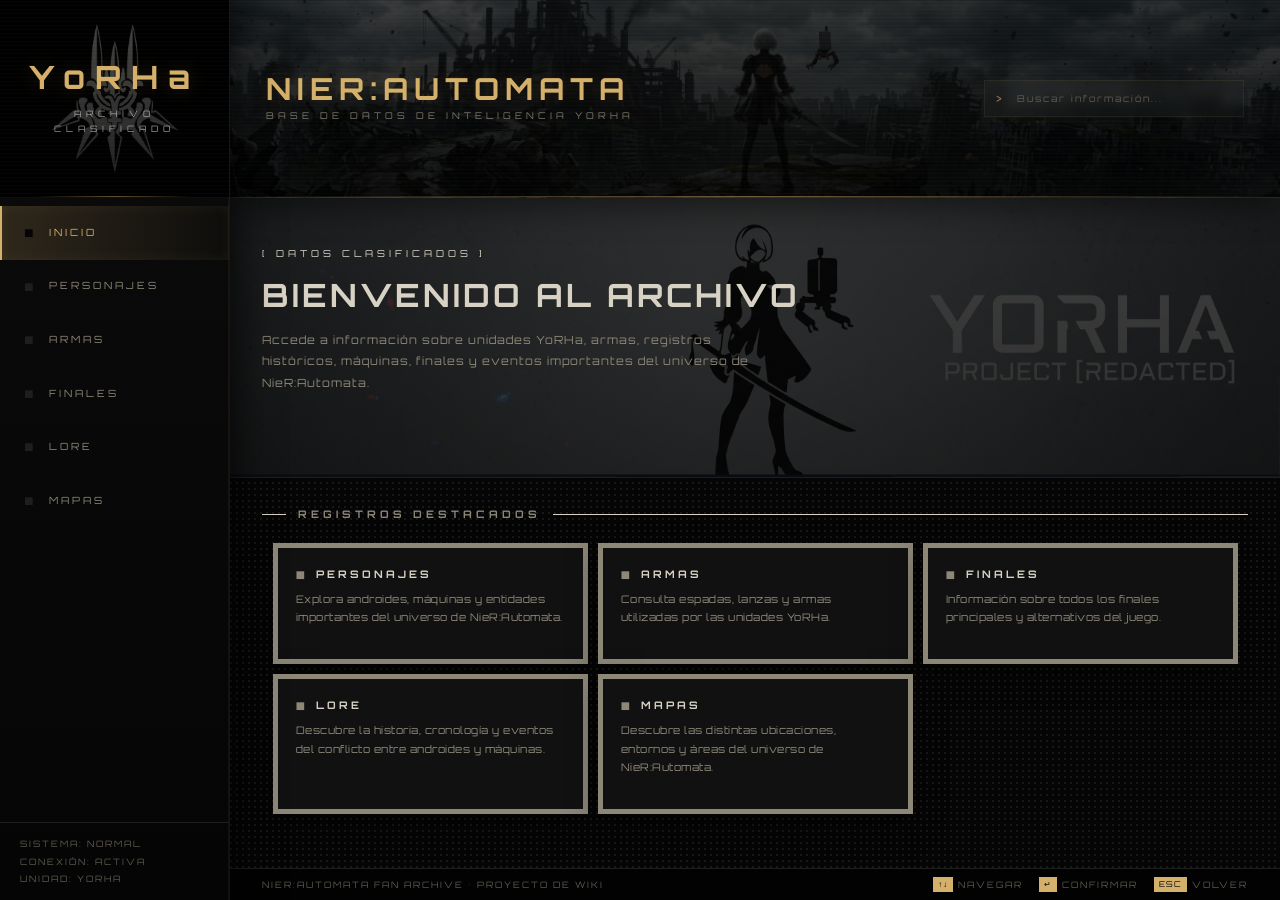
==== commit e9a3d14f: "Actualizacion visual" ====
--- a/index.html
+++ b/index.html
@@ -24,9 +24,9 @@
                 <h1>YoRHa</h1>
                 <p>Archivo Clasificado</p>
             </div>
-        <!-- ============================================= -->
-        <!-- MENÚ -->
-        <!-- ============================================= -->
+            <!-- ============================================= -->
+            <!-- MENÚ -->
+            <!-- ============================================= -->
             <nav class="nav-menu">
                 <ul>
                     <li><a href="index.html" class="active">Inicio</a></li>
@@ -110,6 +110,13 @@
                         </div>
                     </article>
 
+                    <article class="info-card">
+                        <div class="character-info">
+                            <h4>Mapas</h4>
+                            <p>Descubre las distintas ubicaciones, entornos y áreas del universo de NieR:Automata.</p>
+                        </div>
+                    </article>
+
                 </div>
 
             </section>
--- a/css/style.css
+++ b/css/style.css
@@ -1,46 +1,74 @@
 /* ========================================================= */
 /* RESET + VARIABLES                                         */
 /* ========================================================= */
+/* Elimina márgenes y padding por defecto en todos los elementos */
 *,
 *::before,
 *::after {
     margin: 0;
     padding: 0;
     box-sizing: border-box;
-}
-
+    /* El padding no afecta el tamaño total del elemento */
+}
+
+/* Colores y valores reutilizables en todo el CSS */
 :root {
-    --bg: #d6d0c0;
-    --bg-dark: #c8c2b0;
-    --bg-darker: #bbb5a4;
-    --panel: #ccc6b6;
-    --card: #d6d0c0;
-    --card-hover: #cac4b4;
-    --selected: #1a1a1a;
-    --selected-text: #d6d0c0;
-    --text: #1a1a1a;
-    --text-dim: #666660;
-    --text-muted: #1a1a1a;
-    --border: #a8a290;
-    --border-light: #bbb5a4;
+    --bg: #050505;
+    /* Fondo principal negro profundo */
+    --bg-dark: #0b0b0b;
+    /* Sidebar y header */
+    --bg-darker: #020202;
+    /* Barra inferior y zonas oscuras */
+    --panel: #101010;
+    /* Hero y paneles */
+    --card: #111111;
+    /* Tarjetas */
+    --card-hover: #181818;
+    /* Hover de tarjetas */
+    --selected: #d4b06a;
+    /* Elemento activo */
+    --selected-text: #050505;
+    /* Texto sobre selección */
+    --text: #d8d2c4;
+    /* Texto principal */
+    --text-dim: #8d8778;
+    /* Texto secundario */
+    --text-muted: #5f5a50;
+    /* Texto terciario */
+    --border: #1e1e1e;
+    /* Bordes */
+    --border-light: #2b2b2b;
+    /* Bordes suaves */
+    --accent: #d4b06a;
+    /* Dorado YoRHa */
+    --accent-soft: rgba(212, 176, 106, 0.12);
+    /* Glow suave */
+    --accent-strong: rgba(212, 176, 106, 0.4);
+    /* Glow fuerte */
     --font: 'Orbitron', sans-serif;
+    /* Fuente principal */
 }
 
 /* ========================================================= */
 /* SCROLLBAR                                                 */
 /* ========================================================= */
+
+/* Ancho de la barra de scroll */
 ::-webkit-scrollbar {
     width: 4px;
 }
 
+/* Fondo del carril del scroll */
 ::-webkit-scrollbar-track {
     background: var(--bg);
 }
 
+/* Color del pulgar del scroll */
 ::-webkit-scrollbar-thumb {
     background: var(--border);
 }
 
+/* Color del pulgar al pasar el cursor */
 ::-webkit-scrollbar-thumb:hover {
     background: var(--text);
 }
@@ -48,52 +76,80 @@
 /* ========================================================= */
 /* BASE                                                      */
 /* ========================================================= */
+
+/* Estilos globales del documento */
 body {
     font-family: var(--font);
-    background-color: var(--bg);
+    background:
+        radial-gradient(circle at top,
+            rgba(212, 176, 106, 0.04),
+            transparent 30%),
+        var(--bg);
     color: var(--text);
     min-height: 100vh;
+    /* Ocupa al menos toda la altura de la pantalla */
     overflow-x: hidden;
+    /* Evita scroll horizontal */
     font-size: 14px;
     line-height: 1.6;
 }
 
-/* patrón de puntos sutil tipo el juego */
+/* Patrón de puntos sobre toda la página, fijo al hacer scroll */
 body::before {
     content: '';
     position: fixed;
     inset: 0;
+    /* Cubre toda la pantalla */
     z-index: 0;
+    /* Detrás de todo el contenido */
     pointer-events: none;
-    background-image: radial-gradient(circle, rgba(0, 0, 0, 0.08) 1px, transparent 1px);
+    /* No interfiere con clics */
+    background-image: radial-gradient(circle, rgba(255, 255, 255, 0.08) 1px, transparent 1px);
     background-size: 6px 6px;
+    /* Tamaño de la cuadrícula de puntos */
 }
 
 /* ========================================================= */
 /* LAYOUT                                                    */
 /* ========================================================= */
+
+/* Contenedor principal — sidebar + contenido en fila */
 .container {
     display: flex;
     min-height: 100vh;
     position: relative;
     z-index: 1;
-}
-
+    /* Sobre el patrón de puntos del body::before */
+}
+
+/* Área de contenido principal a la derecha del sidebar */
 .main-content {
-    margin-left: 220px;
-    width: calc(100% - 220px);
+    margin-left: 230px;
+    /* Deja espacio para el sidebar fijo */
+    width: calc(100% - 230px);
+    /* Ocupa el resto del ancho */
     padding: 0;
     display: flex;
     flex-direction: column;
+    background-size: cover;
+    /* La imagen de fondo cubre toda el área */
+    background-position: center;
+    background-attachment: fixed;
+    /* Efecto parallax — la imagen no se mueve al hacer scroll */
 }
 
 /* ========================================================= */
 /* SIDEBAR                                                   */
 /* ========================================================= */
+
+/* Barra lateral fija a la izquierda */
 .sidebar {
-    width: 220px;
-    background-color: var(--bg-dark);
-    border-right: 1px solid var(--border);
+    width: 230px;
+    background:
+        linear-gradient(to bottom,
+            rgba(12, 12, 12, 0.96),
+            rgba(5, 5, 5, 0.98));
+    border-right: 1px solid rgba(212, 176, 106, 0.08);
     padding: 0;
     display: flex;
     flex-direction: column;
@@ -103,45 +159,118 @@
     height: 100vh;
     overflow-y: auto;
     z-index: 100;
-}
-
-/* LOGO */
+    backdrop-filter: blur(14px);
+    box-shadow:
+        0 0 40px rgba(0, 0, 0, 0.9),
+        inset -1px 0 0 rgba(212, 176, 106, 0.06);
+}
+
+/* Área del logo y nombre del sitio */
 .logo {
-    padding: 20px 20px 16px;
-    border-bottom: 1px solid var(--border);
-}
-
+    position: relative;
+    padding: 40px 20px;
+    min-height: 198px;
+    display: flex;
+    flex-direction: column;
+    align-items: center;
+    justify-content: center;
+    overflow: hidden;
+    border-bottom: 1px solid rgba(212,176,106,0.08);
+    /* IMAGEN DE FONDO */
+    background:
+        linear-gradient(
+            rgba(0,0,0,0.72),
+            rgba(0,0,0,0.88)
+        ),
+        url('../assets/images/logos/LogoN1.jpg');
+
+    background-size: cover;
+    background-position: center;
+    background-repeat: no-repeat;
+}
+
+/* Líneas futuristas */
+.logo::before {
+
+    content: '';
+
+    position: absolute;
+
+    inset: 0;
+
+    background:
+        repeating-linear-gradient(
+            0deg,
+            transparent,
+            transparent 3px,
+            rgba(212,176,106,0.03) 3px,
+            rgba(212,176,106,0.03) 4px
+        );
+
+    pointer-events: none;
+}
+
+.logo::after {
+    content: '';
+    position: absolute;
+    bottom: 0;
+    left: 50%;
+    transform: translateX(-50%);
+    width: 70%;
+    height: 1px;
+    background:
+        linear-gradient(
+            to right,
+            transparent,
+            rgba(212,176,106,0.45),
+            transparent
+        );
+}
+
+/* Nombre YoRHa */
 .logo h1 {
-    font-size: 1.6rem;
+    position: relative;
+    z-index: 1;
+    text-align: center;
+    font-size: 2rem;
     font-weight: 700;
-    color: var(--text);
-    letter-spacing: 6px;
+    color: var(--accent);
+    letter-spacing: 10px;
     line-height: 1;
-    margin-bottom: 6px;
-}
-
+    margin-bottom: 14px;
+    text-shadow:
+        0 0 20px rgba(212,176,106,0.18);
+}
+
+/* Imagen del logo YoRHa */
+.logo-img {
+    width: 72%;
+    max-width: 140px;
+    display: block;
+    margin: 0 auto 14px;
+    opacity: 0.75;
+    filter:
+        grayscale(1)
+        brightness(1.2)
+        contrast(1.05);
+    transition:
+        transform 0.4s ease,
+        opacity 0.4s ease,
+        filter 0.4s ease;
+}
+
+/* Subtítulo "Archivo Clasificado" */
 .logo p {
-    color: var(--text-dim);
+    position: relative;
+    z-index: 1;
+    color: rgba(216,210,196,0.7);
     font-size: 0.55rem;
-    letter-spacing: 3px;
+    letter-spacing: 5px;
     text-transform: uppercase;
-}
-
-.logo-img {
-    width: 100%;
-    max-width: 120px;
-    display: block;
-    margin: 0 auto 8px;
-    filter: grayscale(1) brightness(0.3);
-    opacity: 0.7;
-    transition: opacity 0.3s ease;
-}
-
-.logo-img:hover {
-    opacity: 1;
-}
-
-/* NAV */
+    text-align: center;
+}
+
+/* Contenedor del menú de navegación */
 .nav-menu {
     flex: 1;
     padding: 8px 0;
@@ -153,49 +282,69 @@
     flex-direction: column;
 }
 
+/* Cada enlace del menú */
 .nav-menu a {
     display: flex;
     align-items: center;
-    gap: 10px;
+    gap: 12px;
     text-decoration: none;
     color: var(--text-dim);
-    padding: 10px 20px;
-    font-size: 0.65rem;
-    letter-spacing: 2.5px;
+    padding: 14px 22px;
+    font-size: 0.62rem;
+    letter-spacing: 3px;
     text-transform: uppercase;
     border-left: 2px solid transparent;
-    transition: background 0.15s ease, color 0.15s ease;
-}
-
-/* bullet cuadrado tipo el juego */
+    position: relative;
+    transition:
+        background 0.25s ease,
+        color 0.25s ease,
+        padding-left 0.25s ease;
+}
+
+/* Bullet cuadrado ■ antes de cada item del menú */
 .nav-menu a::before {
     content: '■';
-    font-size: 0.5rem;
+    font-size: 1rem;
     color: var(--border);
     flex-shrink: 0;
     transition: color 0.15s ease;
 }
 
+/* Estado hover */
 .nav-menu a:hover {
-    background: rgba(0, 0, 0, 0.06);
-    color: var(--text);
+    background:
+        linear-gradient(
+            to right,
+            rgba(212,176,106,0.08),
+            transparent
+        );
+    color: var(--accent);
+    padding-left: 28px;
 }
 
 .nav-menu a:hover::before {
     color: var(--text-dim);
 }
 
+/* Estado activo */
 .nav-menu a.active {
-    background: var(--selected);
-    color: var(--selected-text);
-    border-left-color: var(--selected);
+    background:
+        linear-gradient(
+            to right,
+            rgba(212,176,106,0.18),
+            rgba(212,176,106,0.02)
+        );
+    color: var(--accent);
+    border-left-color: var(--accent);
+    box-shadow:
+        inset 0 0 12px rgba(212,176,106,0.08);
 }
 
 .nav-menu a.active::before {
     color: var(--selected-text);
 }
 
-/* estado del sistema al fondo del sidebar */
+/* Bloque de estado del sistema al fondo del sidebar */
 .sidebar-status {
     padding: 12px 20px;
     border-top: 1px solid var(--border);
@@ -209,109 +358,235 @@
 /* ========================================================= */
 /* HEADER                                                    */
 /* ========================================================= */
+
+/* Barra superior con título y buscador */
 .main-header {
-    display: flex;
-    justify-content: space-between;
-    align-items: flex-end;
-    flex-wrap: wrap;
-    gap: 16px;
-    padding: 20px 32px 16px;
-    border-bottom: 1px solid var(--border);
-    background: var(--bg-dark);
     position: sticky;
     top: 0;
     z-index: 50;
-}
-
+    display: flex;
+    justify-content: space-between;
+    align-items: center;
+    flex-wrap: wrap;
+    gap: 24px;
+    padding: 73px 36px;
+    overflow: hidden;
+    border-bottom:
+        1px solid rgba(212,176,106,0.08);
+    /* FONDO */
+    background:
+    linear-gradient(
+        rgba(0, 0, 0, 0.75),
+        rgba(0, 0, 0, 0.88)
+    ),
+    radial-gradient(
+        circle at center,
+        rgba(212,176,106,0.08),
+        transparent 70%
+    ),
+    url('../assets/images/fondos/Fondo1.png');
+    background-size: cover;
+    background-position: center;
+    backdrop-filter: blur(12px);
+    box-shadow:
+        0 10px 30px rgba(0,0,0,0.45);
+}
+
+/* Líneas futuristas */
+.main-header::before {
+    content: '';
+    position: absolute;
+    inset: 0;
+    background:
+        repeating-linear-gradient(
+            0deg,
+            transparent,
+            transparent 3px,
+            rgba(212,176,106,0.025) 3px,
+            rgba(212,176,106,0.025) 4px
+        );
+    pointer-events: none;
+}
+
+/* Línea inferior decorativa */
+.main-header::after {
+    content: '';
+    position: absolute;
+    bottom: 0;
+    left: 0;
+    width: 100%;
+    height: 1px;
+    background:
+        linear-gradient(
+            to right,
+            transparent,
+            rgba(212,176,106,0.5),
+            transparent
+        );
+}
+
+.header-title {
+    position: relative;
+    z-index: 1;
+    display: flex;
+    flex-direction: column;
+    gap: 6px;
+}
+
+/* Título principal */
 .header-title h2 {
-    font-size: 1.5rem;
+    font-size: 1.9rem;
     font-weight: 700;
-    color: var(--text);
+    color: var(--accent);
+    letter-spacing: 6px;
+    text-transform: uppercase;
+    line-height: 1;
+    text-shadow:
+        0 0 18px rgba(212,176,106,0.18);
+}
+
+/* Subtítulo */
+.header-title p {
+
+    color: var(--text-dim);
+
+    font-size: 0.58rem;
+
     letter-spacing: 4px;
+
     text-transform: uppercase;
-    line-height: 1.1;
-}
-
-.header-title p {
-    color: var(--text-dim);
-    font-size: 0.6rem;
-    letter-spacing: 2.5px;
-    margin-top: 5px;
-    text-transform: uppercase;
-}
-
+
+    opacity: 0.85;
+}
+
+/* Logo horizontal */
 .header-logo {
-    max-height: 40px;
-    width: auto;
+    max-height: 90px;
+    width: fit-content;
     display: block;
-    filter: grayscale(1) brightness(0.2);
-    opacity: 0.8;
-}
-
-/* SEARCH */
+    margin-bottom: 8px;
+    opacity: 0.82;
+    filter:
+        grayscale(1)
+        brightness(1.2)
+        contrast(1.05);
+    transition:
+        transform 0.4s ease,
+        opacity 0.4s ease,
+        filter 0.4s ease;
+}
+
+.header-logo:hover {
+    opacity: 1;
+    transform: scale(1.02);
+    filter:
+        grayscale(0)
+        brightness(1.3);
+}
+
+/* Contenedor del campo de búsqueda */
 .search-box {
     position: relative;
 }
 
+/* Símbolo > antes del input como decoración */
 .search-box::before {
     content: '>';
     position: absolute;
-    left: 10px;
+    left: 12px;
     top: 50%;
     transform: translateY(-50%);
-    color: var(--text-dim);
-    font-size: 0.75rem;
+    color: var(--accent);
+    font-size: 0.7rem;
     pointer-events: none;
-    transition: color 0.2s;
-}
-
+    z-index: 2;
+    opacity: 0.7;
+}
+
+/* Cambia el > a oscuro cuando el input está enfocado */
 .search-box:focus-within::before {
     color: var(--text);
 }
 
+/* Campo de búsqueda */
 .search-box input {
-    background: transparent;
-    border: none;
-    border-bottom: 1px solid var(--border);
-    padding: 8px 10px 8px 26px;
+
+    background:
+        rgba(255,255,255,0.02);
+
+    border:
+        1px solid rgba(212,176,106,0.08);
+
+    padding: 12px 14px 12px 32px;
+
     color: var(--text);
-    width: 240px;
+
+    width: 260px;
+
     outline: none;
+
     font-family: var(--font);
-    font-size: 0.6rem;
-    letter-spacing: 1.5px;
-    transition: border-color 0.2s ease;
+
+    font-size: 0.58rem;
+
+    letter-spacing: 2px;
+
+    backdrop-filter: blur(6px);
+
+    transition:
+        border-color 0.25s ease,
+        background 0.25s ease,
+        box-shadow 0.25s ease;
 }
 
 .search-box input::placeholder {
     color: var(--text-muted);
 }
 
+/* Focus del buscador */
 .search-box input:focus {
-    border-bottom-color: var(--text);
+
+    border-color:
+        rgba(212,176,106,0.45);
+
+    background:
+        rgba(212,176,106,0.04);
+
+    box-shadow:
+        0 0 18px rgba(212,176,106,0.08);
 }
 
 /* ========================================================= */
 /* HERO                                                      */
 /* ========================================================= */
+
+/* Sección destacada debajo del header */
 .hero-section {
     background-color: var(--panel);
     border-bottom: 1px solid var(--border);
     padding: 48px 32px;
     position: relative;
     overflow: hidden;
-}
-
-/* patrón de líneas horizontales */
+    /* Imagen de fondo — aplica a todas las páginas */
+    background-image: url('../assets/images/fondos/Fondo2.png');
+    background-size: cover;
+    background-position: center;
+    min-height: 280px;
+}
+
+/* Líneas horizontales sutiles sobre el hero */
 .hero-section::before {
     content: '';
     position: absolute;
     inset: 0;
-    background: repeating-linear-gradient(0deg, transparent, transparent 3px, rgba(0, 0, 0, 0.03) 3px, rgba(0, 0, 0, 0.03) 4px);
+    /* Overlay beige semitransparente para que el texto sea legible sobre la imagen */
+    background:
+        linear-gradient(rgba(0, 0, 0, 0.75),
+            rgba(0, 0, 0, 0.82)) !important;
     pointer-events: none;
 }
 
-/* esquina decorativa */
+/* Esquina decorativa inferior derecha */
 .hero-section::after {
     content: '';
     position: absolute;
@@ -325,21 +600,24 @@
     pointer-events: none;
 }
 
+/* Contenedor del texto del hero */
 .hero-overlay {
     max-width: 680px;
     position: relative;
     z-index: 1;
 }
 
+/* Etiqueta "[ DATOS CLASIFICADOS ]" automática */
 .hero-overlay::before {
     content: '[ DATOS CLASIFICADOS ]';
     display: block;
-    font-size: 0.55rem;
+    font-size: 0.60rem;
     letter-spacing: 4px;
-    color: var(--text-muted);
+    color: var(--text);
     margin-bottom: 14px;
 }
 
+/* Título principal del hero */
 .hero-overlay h2 {
     font-size: 2rem;
     font-weight: 700;
@@ -350,6 +628,7 @@
     line-height: 1.2;
 }
 
+/* Texto descriptivo del hero */
 .hero-overlay p {
     line-height: 1.9;
     color: var(--text-dim);
@@ -358,34 +637,27 @@
     max-width: 520px;
 }
 
+/* Logo de NieR:Automata dentro del hero */
 .hero-logo {
     display: block;
     max-width: 300px;
     margin-bottom: 20px;
-    filter: grayscale(1) brightness(0.2);
+    filter:
+        grayscale(1) brightness(1.2) contrast(1.1);
     opacity: 0.85;
 }
 
-/* imagen de fondo solo en index */
-.hero-section {
-    background-image: url('../assets/images/fondos/RuinedCity.jpg');
-    background-size: cover;
-    background-position: center;
-    min-height: 300px;
-}
-
-.hero-section::before {
-    background: rgba(199, 185, 156, 0.82) !important;
-}
-
 /* ========================================================= */
 /* SECCIÓN + GRID                                            */
 /* ========================================================= */
+
+/* Sección que contiene el título y la grid de tarjetas */
 .featured-section {
     padding: 28px 32px;
     flex: 1;
 }
 
+/* Título de sección con líneas decorativas a los lados */
 .featured-section h3 {
     margin-bottom: 20px;
     font-size: 0.65rem;
@@ -397,6 +669,7 @@
     gap: 12px;
 }
 
+/* Línea corta a la izquierda del título */
 .featured-section h3::before {
     content: '';
     display: inline-block;
@@ -406,121 +679,153 @@
     flex-shrink: 0;
 }
 
+/* Línea que se extiende hasta la derecha */
 .featured-section h3::after {
     content: '';
     flex: 1;
     height: 1px;
-    background: var(--border);
-}
-
-/* grid con separadores tipo tabla */
+    background: var(--text);
+}
+
+/* Grid de tarjetas — ancho fijo para que no se estiren si hay pocas */
 .card-grid {
     display: grid;
-    grid-template-columns: repeat(auto-fit, minmax(240px, 1fr));
+    grid-template-columns: repeat(auto-fill, minmax(220px, 315px));
     gap: 10px;
-    background: var(--border);
-    border: 10px solid var(--border);
+    justify-content: center;
+    /* Alinea las tarjetas a la izquierda si no llenan toda la fila */
 }
 
 /* ========================================================= */
 /* CARDS                                                     */
 /* ========================================================= */
+
+/* Tarjeta individual */
 .info-card {
+    border: 5px solid var(--text-dim);
     background: var(--card);
     padding: 0;
     cursor: pointer;
     position: relative;
     overflow: hidden;
-    transition: background 0.15s ease;
-}
-
+    box-shadow:
+        0 0 0 rgba(0, 0, 0, 0),
+        0 10px 30px rgba(0, 0, 0, 0.45);
+    transition:
+        transform 0.25s ease,
+        border-color 0.25s ease,
+        box-shadow 0.25s ease,
+        background 0.25s ease;
+}
+
+/* Oscurece la tarjeta al pasar el cursor */
 .info-card:hover {
     background: var(--card-hover);
-}
-
+
+    border-color: var(--accent-strong);
+
+    box-shadow:
+        0 0 20px rgba(212, 176, 106, 0.08),
+        0 10px 30px rgba(0, 0, 0, 0.6);
+
+    transform: translateY(-4px);
+}
+
+/* Fondo negro cuando la tarjeta está seleccionada */
 .info-card.selected,
 .info-card:focus {
     background: var(--selected);
     outline: none;
 }
 
-/* imagen */
+/* Contenedor de la imagen del personaje */
 .character-image {
+    border-bottom: 5px solid var(--border);
     width: 100%;
     overflow: hidden;
-    border-bottom: 1px solid var(--border);
     aspect-ratio: 3 / 4;
+    /* Proporción portrait para personajes */
     background-color: var(--panel);
     position: relative;
 }
 
+/* Proporción landscape para armas y mapas */
 .weapons-page .character-image,
 .maps-page .character-image {
     aspect-ratio: 16 / 9;
 }
 
+/* Imagen en blanco y negro por defecto */
 .character-image img {
     width: 100%;
     height: 100%;
     object-fit: cover;
     object-position: top center;
     display: block;
-    filter: grayscale(70%) contrast(1.05);
+    filter: grayscale(50%) contrast(1.05);
     transition: transform 0.4s ease, filter 0.3s ease;
 }
 
+/* Al hacer hover: zoom sutil y regresa el color */
 .info-card:hover .character-image img {
     transform: scale(1.03);
     filter: grayscale(0%) contrast(1);
 }
 
-/* contenido */
+/* Área de texto dentro de la tarjeta */
 .character-info {
     padding: 16px 18px 18px;
-}
-
-/* título con bullet cuadrado tipo el juego */
+    display: flex;
+    flex-direction: column;
+    align-items: flex-start;
+}
+
+/* Nombre del personaje/arma/lugar */
 .info-card h4 {
     color: var(--text);
-    font-size: 1.25rem;
+    font-size: 0.65rem;
     letter-spacing: 3px;
     text-transform: uppercase;
-    margin-bottom: 8px;
+    margin-bottom: 5px;
     line-height: 1.3;
     display: flex;
     align-items: center;
     gap: 8px;
 }
 
-/* bullet cuadrado en cards también */
+/* Bullet ■ antes del nombre */
 .info-card h4::before {
     content: '■';
-    font-size: 0.75rem;
+    font-size: 1rem;
     color: var(--text-dim);
     flex-shrink: 0;
 }
 
+/* Nombre e ícono en blanco cuando la tarjeta está seleccionada */
 .info-card.selected h4,
 .info-card.selected h4::before {
     color: var(--selected-text);
 }
 
+/* Texto descriptivo de la tarjeta */
 .info-card p {
     color: var(--text-dim);
     line-height: 1.8;
-    font-size: 1rem;
+    font-size: 0.65rem;
     letter-spacing: 0.5px;
     margin-bottom: 14px;
+    flex: 1;
+    /* Empuja los datos al fondo de la card */
 }
 
 .info-card.selected p {
     color: #a8a290;
 }
 
-/* tag */
+/* Etiqueta de categoría — ej: "Androide de Combate" */
 .character-tag {
     display: inline-block;
-    font-size: 0.75rem;
+    font-size: 0.62rem;
     letter-spacing: 2px;
     text-transform: uppercase;
     color: var(--text-dim);
@@ -536,27 +841,31 @@
     color: #a8a290;
 }
 
-/* datos */
+/* Lista de datos — arma, afiliación, etc. */
 .character-data {
     list-style: none;
     display: flex;
     flex-direction: column;
     gap: 5px;
     border-top: 1px solid var(--border-light);
+    /* Línea separadora sobre los datos */
     padding-top: 12px;
     margin-top: 2px;
-}
-
+    width: 100%;
+}
+
+/* Cada fila de datos — clave a la izquierda, valor a la derecha */
 .character-data li {
     display: flex;
     justify-content: space-between;
     align-items: baseline;
     gap: 8px;
-    font-size: 0.75rem;
+    font-size: 0.58rem;
     letter-spacing: 1px;
     color: var(--text-dim);
 }
 
+/* Clave en negrita y color oscuro */
 .character-data li strong {
     color: var(--text);
     font-weight: 500;
@@ -564,6 +873,7 @@
     flex-shrink: 0;
 }
 
+/* Versiones en blanco/gris cuando la tarjeta está seleccionada */
 .info-card.selected .character-data {
     border-top-color: rgba(255, 255, 255, 0.1);
 }
@@ -579,6 +889,8 @@
 /* ========================================================= */
 /* BARRA INFERIOR                                            */
 /* ========================================================= */
+
+/* Barra al fondo de cada página con hints de navegación */
 .bottom-bar {
     padding: 8px 32px;
     border-top: 1px solid var(--border);
@@ -592,6 +904,7 @@
     text-transform: uppercase;
 }
 
+/* Grupo de hints de teclado */
 .bottom-bar .hints {
     display: flex;
     gap: 16px;
@@ -603,6 +916,7 @@
     gap: 5px;
 }
 
+/* Tecla con fondo negro — ↑↓ ↵ ESC */
 .bottom-bar .hints .key {
     background: var(--selected);
     color: var(--selected-text);
@@ -614,6 +928,7 @@
 /* ========================================================= */
 /* FOOTER                                                    */
 /* ========================================================= */
+
 .footer {
     padding: 16px 32px 12px;
     border-top: 1px solid var(--border);
@@ -626,6 +941,7 @@
     background: var(--bg-dark);
 }
 
+/* Línea corta centrada sobre el footer */
 .footer::before {
     content: '';
     position: absolute;
@@ -640,6 +956,8 @@
 /* ========================================================= */
 /* RESPONSIVE                                                */
 /* ========================================================= */
+
+/* Tablet — sidebar pasa a ser horizontal arriba */
 @media (max-width: 900px) {
     .sidebar {
         position: relative;
@@ -701,6 +1019,7 @@
         grid-template-columns: 1fr 1fr;
     }
 
+    /* 2 columnas en tablet */
     .bottom-bar {
         flex-direction: column;
         gap: 6px;
@@ -708,6 +1027,7 @@
     }
 }
 
+/* Móvil — una sola columna */
 @media (max-width: 480px) {
     .hero-section {
         padding: 24px 16px;
@@ -725,4 +1045,6 @@
     .card-grid {
         grid-template-columns: 1fr;
     }
+
+    /* 1 columna en móvil */
 }
